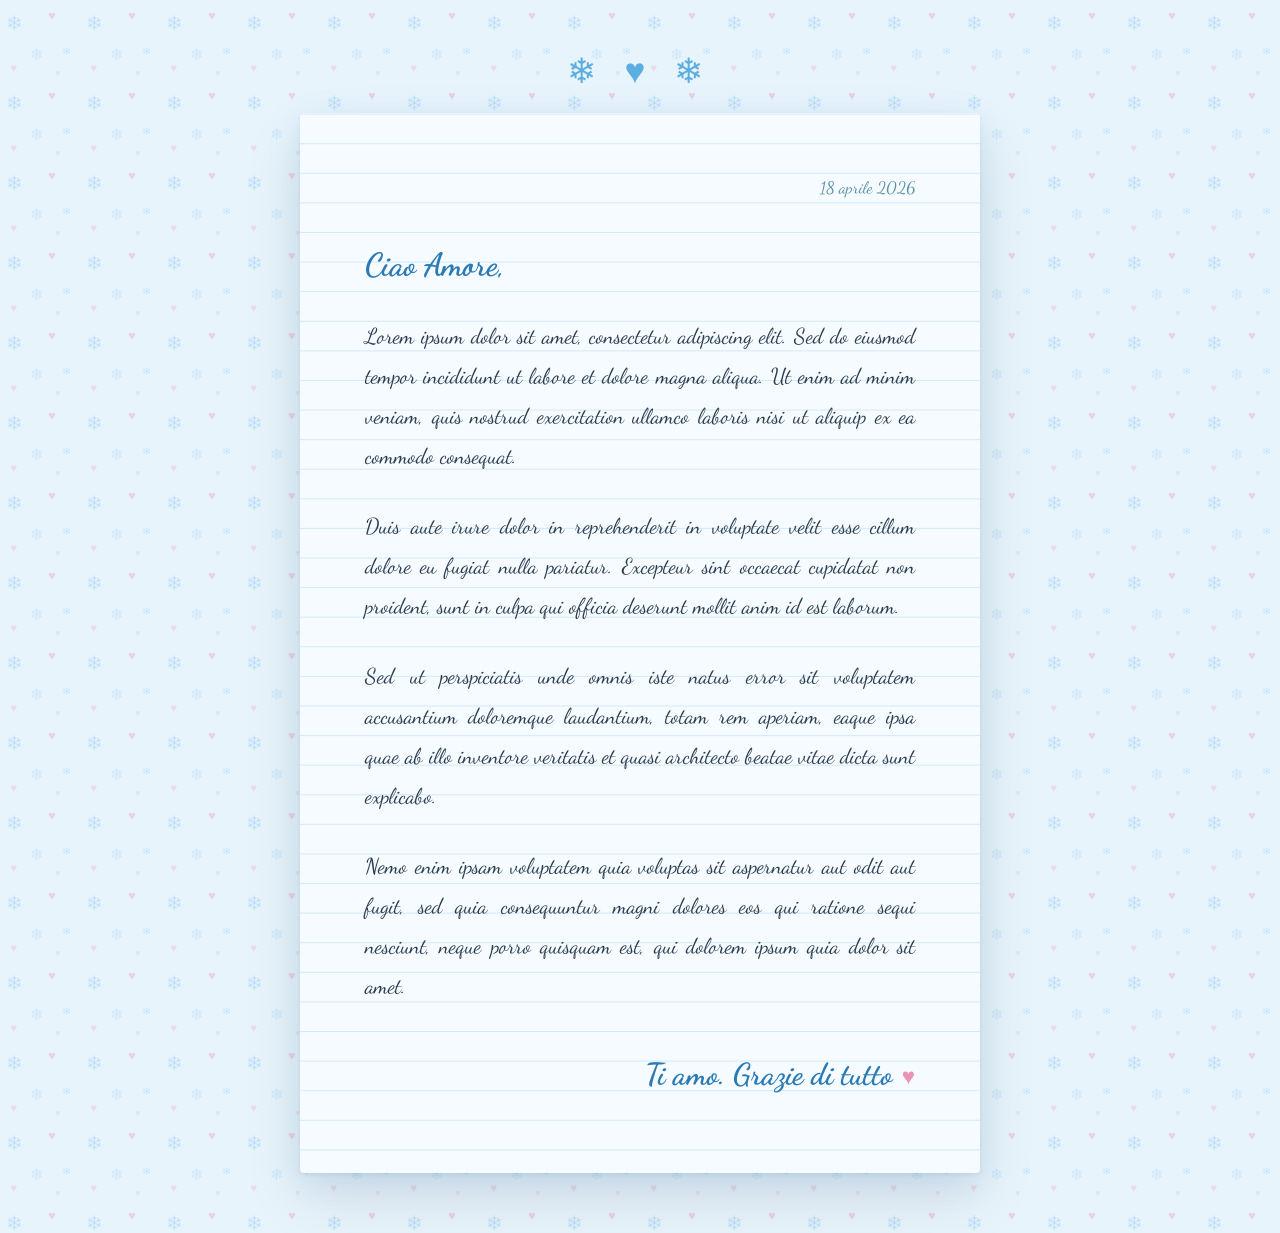
==== lettera.html @ 525d1a3d "lettera" ====
<!DOCTYPE html>
<html lang="it">
<head>
    <meta charset="UTF-8">
    <meta name="viewport" content="width=device-width, initial-scale=1.0">
    <title>Una lettera per te ♥</title>
    <link rel="preconnect" href="https://fonts.googleapis.com">
    <link rel="preconnect" href="https://fonts.gstatic.com" crossorigin>
    <link href="https://fonts.googleapis.com/css2?family=Dancing+Script:wght@400;600;700&display=swap" rel="stylesheet">
    <style>
        * {
            margin: 0;
            padding: 0;
            box-sizing: border-box;
        }

        body {
            min-height: 100vh;
            background-color: #e8f4fc;
            background-image: url("data:image/svg+xml,%3Csvg xmlns='http://www.w3.org/2000/svg' width='80' height='80'%3E%3Ctext x='6' y='30' font-size='20' fill='%2390caf9' opacity='0.45'%3E%E2%9D%84%3C/text%3E%3Ctext x='48' y='20' font-size='13' fill='%23e991b8' opacity='0.35'%3E%E2%99%A5%3C/text%3E%3Ctext x='30' y='60' font-size='16' fill='%2390caf9' opacity='0.3'%3E%E2%9D%84%3C/text%3E%3Ctext x='62' y='55' font-size='11' fill='%2364b5f6' opacity='0.25'%3E%E2%9D%84%3C/text%3E%3Ctext x='10' y='72' font-size='12' fill='%23e991b8' opacity='0.25'%3E%E2%99%A5%3C/text%3E%3Ctext x='55' y='76' font-size='9' fill='%23e991b8' opacity='0.2'%3E%E2%99%A5%3C/text%3E%3C/svg%3E");
            display: flex;
            justify-content: center;
            align-items: flex-start;
            padding: 50px 20px 60px;
            font-family: 'Dancing Script', cursive;
        }

        .letter-wrapper {
            width: 100%;
            max-width: 680px;
        }

        .letter-card {
            background: #f5fbff;
            border-radius: 4px;
            padding: 60px 65px 70px;
            box-shadow:
                0 2px 4px rgba(0,0,0,0.06),
                0 8px 30px rgba(100, 181, 246, 0.18),
                0 25px 60px rgba(0,0,0,0.1);
            position: relative;
            line-height: 1.85;
        }

        /* Linee orizzontali stile carta da lettere */
        .letter-card::before {
            content: '';
            position: absolute;
            inset: 0;
            border-radius: 4px;
            background-image: repeating-linear-gradient(
                to bottom,
                transparent,
                transparent calc(1.85em - 1px),
                #b3d9f5 calc(1.85em - 1px),
                #b3d9f5 1.85em
            );
            background-size: 100% 1.85em;
            background-position: 0 0.1em;
            pointer-events: none;
            opacity: 0.5;
        }



        .letter-top {
            text-align: right;
            font-size: 1.05em;
            color: #5b8fa8;
            margin-bottom: 32px;
            position: relative;
            z-index: 1;
        }

        .saluto {
            font-size: 2em;
            font-weight: 700;
            color: #2a7ab5;
            margin-bottom: 22px;
            display: block;
            position: relative;
            z-index: 1;
        }

        .testo {
            font-size: 1.35em;
            color: #2c3e50;
            text-align: justify;
            position: relative;
            z-index: 1;
        }

        .testo p {
            margin-bottom: 1.4em;
        }

        .firma {
            margin-top: 40px;
            text-align: right;
            position: relative;
            z-index: 1;
        }

        .firma span {
            font-size: 1.9em;
            font-weight: 700;
            color: #2a7ab5;
        }

        .firma .cuore {
            font-size: 1.4em;
            color: #e991b8;
            margin-left: 6px;
        }

        /* Cuoricino decorativo in alto */
        .deco-top {
            text-align: center;
            font-size: 2.2em;
            margin-bottom: 20px;
            color: #5baee0;
            letter-spacing: 10px;
            user-select: none;
        }

        @media (max-width: 600px) {
            body {
                padding: 30px 12px 50px;
            }

            .letter-card {
                padding: 40px 28px 50px;
            }

            .testo {
                font-size: 1.2em;
            }

            .saluto {
                font-size: 1.7em;
            }
        }
    </style>
</head>
<body>
    <div class="letter-wrapper">
        <div class="deco-top">❄ ♥ ❄</div>
        <div class="letter-card">
            <div class="letter-top">18 aprile 2026</div>

            <span class="saluto">Ciao Amore,</span>

            <div class="testo">
                <p>Lorem ipsum dolor sit amet, consectetur adipiscing elit. Sed do eiusmod tempor incididunt ut labore et dolore magna aliqua. Ut enim ad minim veniam, quis nostrud exercitation ullamco laboris nisi ut aliquip ex ea commodo consequat.</p>

                <p>Duis aute irure dolor in reprehenderit in voluptate velit esse cillum dolore eu fugiat nulla pariatur. Excepteur sint occaecat cupidatat non proident, sunt in culpa qui officia deserunt mollit anim id est laborum.</p>

                <p>Sed ut perspiciatis unde omnis iste natus error sit voluptatem accusantium doloremque laudantium, totam rem aperiam, eaque ipsa quae ab illo inventore veritatis et quasi architecto beatae vitae dicta sunt explicabo.</p>

                <p>Nemo enim ipsam voluptatem quia voluptas sit aspernatur aut odit aut fugit, sed quia consequuntur magni dolores eos qui ratione sequi nesciunt, neque porro quisquam est, qui dolorem ipsum quia dolor sit amet.</p>
            </div>

            <div class="firma">
                <span>Ti amo. Grazie di tutto</span>
                <span class="cuore">♥</span>
            </div>
        </div>
    </div>
</body>
</html>
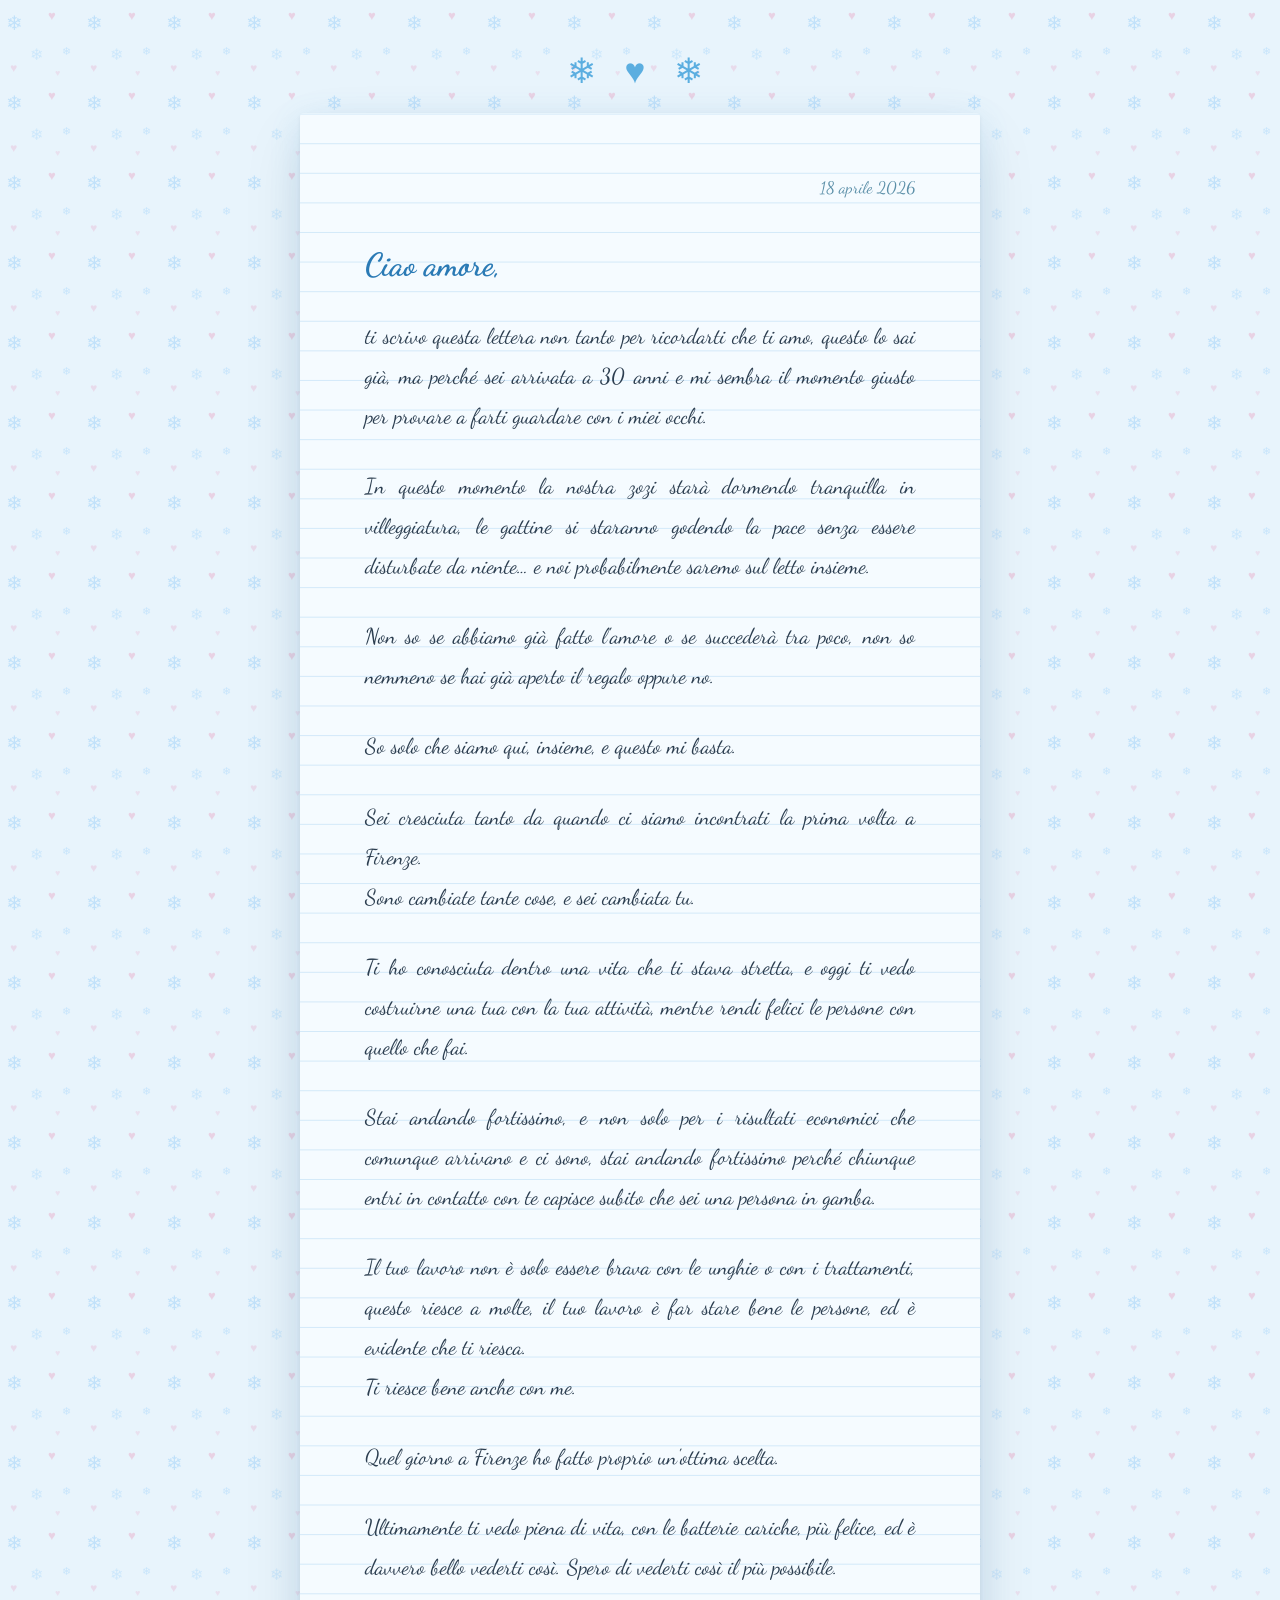
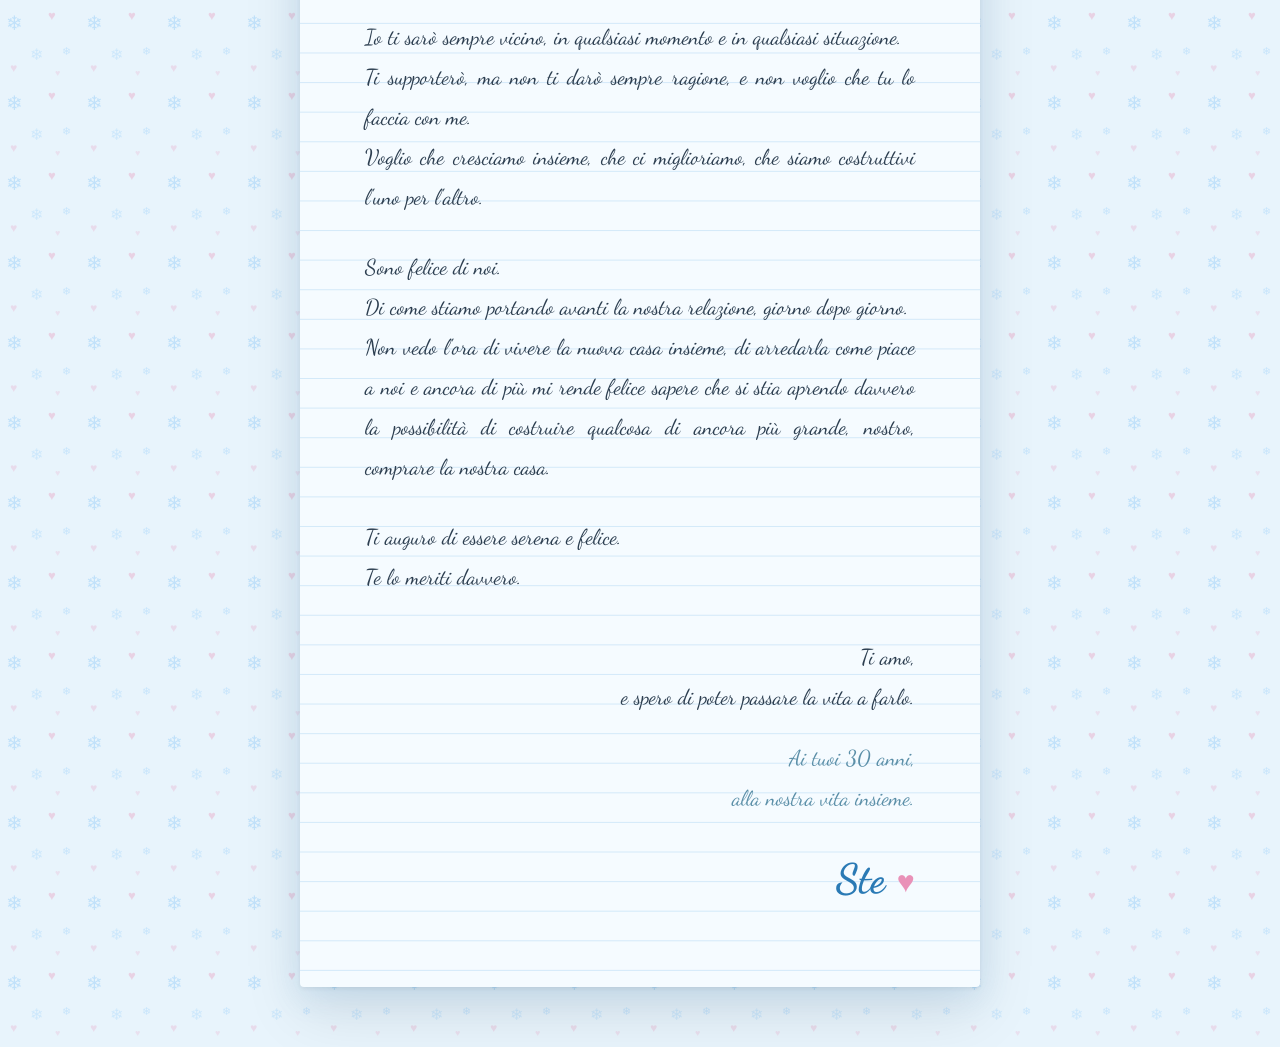
==== commit 7ab94ddd: "lettera aggiornata" ====
--- a/lettera.html
+++ b/lettera.html
@@ -97,6 +97,8 @@
         .firma {
             margin-top: 40px;
             text-align: right;
+            font-size: 1.35em;
+            color: #2c3e50;
             position: relative;
             z-index: 1;
         }
@@ -148,21 +150,47 @@
         <div class="letter-card">
             <div class="letter-top">18 aprile 2026</div>
 
-            <span class="saluto">Ciao Amore,</span>
+            <span class="saluto">Ciao amore,</span>
 
             <div class="testo">
-                <p>Lorem ipsum dolor sit amet, consectetur adipiscing elit. Sed do eiusmod tempor incididunt ut labore et dolore magna aliqua. Ut enim ad minim veniam, quis nostrud exercitation ullamco laboris nisi ut aliquip ex ea commodo consequat.</p>
+                <p>ti scrivo questa lettera non tanto per ricordarti che ti amo, questo lo sai già, ma perché sei arrivata a 30 anni e mi sembra il momento giusto per provare a farti guardare con i miei occhi.</p>
 
-                <p>Duis aute irure dolor in reprehenderit in voluptate velit esse cillum dolore eu fugiat nulla pariatur. Excepteur sint occaecat cupidatat non proident, sunt in culpa qui officia deserunt mollit anim id est laborum.</p>
+                <p>In questo momento la nostra zozi starà dormendo tranquilla in villeggiatura, le gattine si staranno godendo la pace senza essere disturbate da niente… e noi probabilmente saremo sul letto insieme.</p>
 
-                <p>Sed ut perspiciatis unde omnis iste natus error sit voluptatem accusantium doloremque laudantium, totam rem aperiam, eaque ipsa quae ab illo inventore veritatis et quasi architecto beatae vitae dicta sunt explicabo.</p>
+                <p>Non so se abbiamo già fatto l'amore o se succederà tra poco, non so nemmeno se hai già aperto il regalo oppure no.</p>
 
-                <p>Nemo enim ipsam voluptatem quia voluptas sit aspernatur aut odit aut fugit, sed quia consequuntur magni dolores eos qui ratione sequi nesciunt, neque porro quisquam est, qui dolorem ipsum quia dolor sit amet.</p>
+                <p>So solo che siamo qui, insieme, e questo mi basta.</p>
+
+                <p>Sei cresciuta tanto da quando ci siamo incontrati la prima volta a Firenze.<br>
+                Sono cambiate tante cose, e sei cambiata tu.</p>
+
+                <p>Ti ho conosciuta dentro una vita che ti stava stretta, e oggi ti vedo costruirne una tua con la tua attività, mentre rendi felici le persone con quello che fai.</p>
+
+                <p>Stai andando fortissimo, e non solo per i risultati economici che comunque arrivano e ci sono, stai andando fortissimo perché chiunque entri in contatto con te capisce subito che sei una persona in gamba.</p>
+
+                <p>Il tuo lavoro non è solo essere brava con le unghie o con i trattamenti, questo riesce a molte, il tuo lavoro è far stare bene le persone, ed è evidente che ti riesca.<br>
+                Ti riesce bene anche con me.</p>
+
+                <p>Quel giorno a Firenze ho fatto proprio un'ottima scelta.</p>
+
+                <p>Ultimamente ti vedo piena di vita, con le batterie cariche, più felice, ed è davvero bello vederti così. Spero di vederti così il più possibile.</p>
+
+                <p>Io ti sarò sempre vicino, in qualsiasi momento e in qualsiasi situazione.<br>
+                Ti supporterò, ma non ti darò sempre ragione, e non voglio che tu lo faccia con me.<br>
+                Voglio che cresciamo insieme, che ci miglioriamo, che siamo costruttivi l'uno per l'altro.</p>
+
+                <p>Sono felice di noi.<br>
+                Di come stiamo portando avanti la nostra relazione, giorno dopo giorno.<br>
+                Non vedo l'ora di vivere la nuova casa insieme, di arredarla come piace a noi e ancora di più mi rende felice sapere che si stia aprendo davvero la possibilità di costruire qualcosa di ancora più grande, nostro, comprare la nostra casa.</p>
+
+                <p>Ti auguro di essere serena e felice.<br>
+                Te lo meriti davvero.</p>
             </div>
 
             <div class="firma">
-                <span>Ti amo. Grazie di tutto</span>
-                <span class="cuore">♥</span>
+                <p>Ti amo,<br>e spero di poter passare la vita a farlo.</p>
+                <p style="margin-top: 1em; font-size: 1em; color: #5b8fa8;">Ai tuoi 30 anni,<br>alla nostra vita insieme.</p>
+                <p style="margin-top: 1em;"><span>Ste</span> <span class="cuore">♥</span></p>
             </div>
         </div>
     </div>
